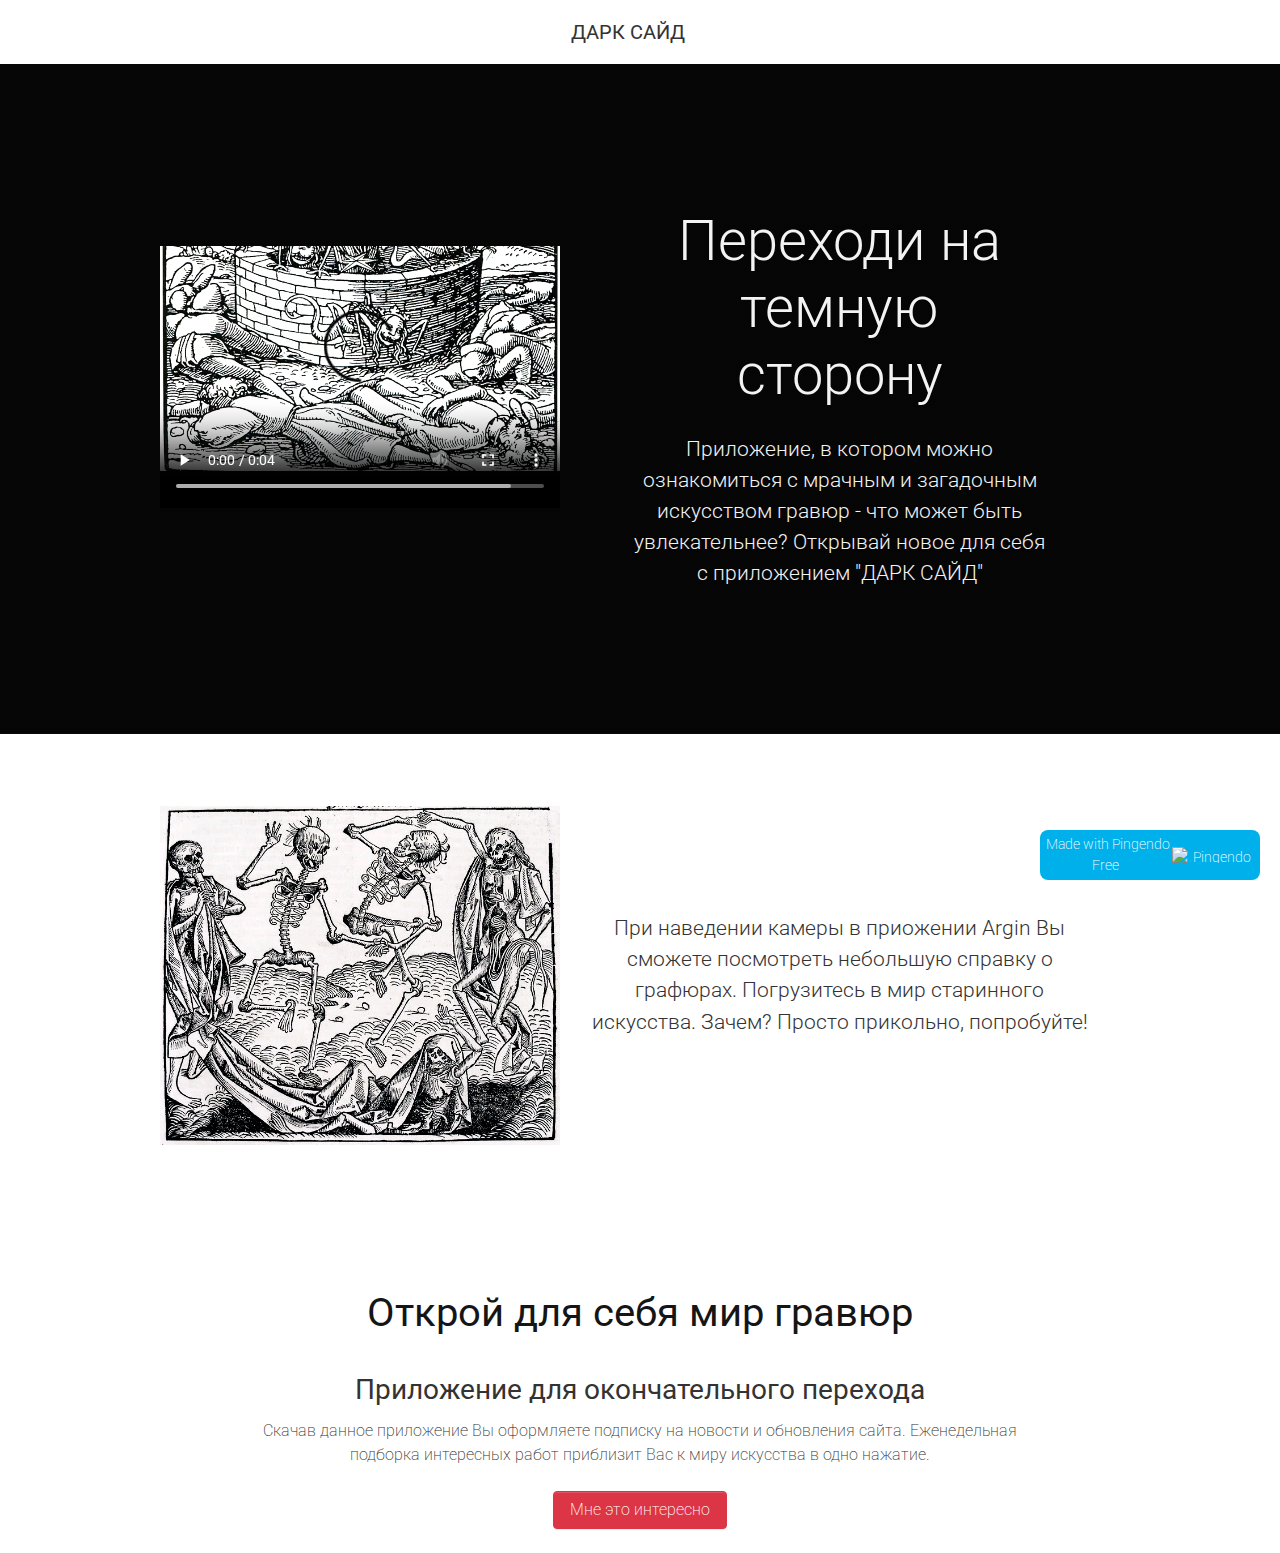
==== index.html @ d56a761e "Add files via upload" ====
<!DOCTYPE html>
<html>

<head>
  <meta charset="utf-8">
  <meta name="viewport" content="width=device-width, initial-scale=1">
  <!-- PAGE settings -->
  <link rel="icon" href="https://templates.pingendo.com/assets/Pingendo_favicon.ico">
  <title>Popkorenj News</title>
  <meta name="description" content="Free Bootstrap 4 Pingendo Aquamarine template for unique events.">
  <meta name="keywords" content="Pingendo conference event aquamarine free template bootstrap 4">
  <!-- CSS dependencies -->
  <link rel="stylesheet" href="aquamarine.css">
  <link rel="stylesheet" href="https://cdnjs.cloudflare.com/ajax/libs/font-awesome/4.7.0/css/font-awesome.min.css" type="text/css">
  <!-- Script: Make my navbar transparent when the document is scrolled to top -->
  <script src="js/navbar-ontop.js"></script>
  <!-- Script: Animated entrance -->
  <script src="js/animate-in.js"></script>
</head>

<body class="text-center" >
  <!-- Navbar -->
  <!-- Cover -->
  <!-- Parallax section -->
  <!-- Speakers -->
  <!-- Schedule -->
  <!-- Sponsor logos -->
  <!-- Call to action -->
  <!-- Footer -->
  <!-- JavaScript dependencies -->
  <nav class="navbar navbar-light">
    <div class="container d-flex justify-content-center"> <a class="navbar-brand text-primary" href="#">
        <b class="text-body w-100 h-100"> ДАРК САЙД</b>
      </a> </div>
  </nav>
  <div class="py-5 text-light bg-dark" style="	background-image: linear-gradient(to bottom, rgba(0, 0, 0, .75), rgba(0, 0, 0, .75));	background-position: center center;	background-size: cover;	background-repeat: repeat;">
    <div class="container">
      <div class="row">
        <div class="col-lg-5 p-0">
          <div class="embed-responsive embed-responsive-4by3 mt-5"> <video src="assets/conference/cover.mkv" class="embed-responsive-item" type="video/mp4" controls="controls"> Your browser does not support HTML5 video. </video> </div>
        </div>
        <div class="p-5 col-lg-7 d-flex flex-column justify-content-center">
          <h3 class="display-4 mb-3">Переходи на темную сторону</h3>
          <p class="lead mb-0">Приложение, в котором можно ознакомиться с мрачным и загадочным искусством гравюр - что может быть увлекательнее? Открывай новое для себя с приложением "ДАРК САЙД"</p>
        </div>
      </div>
    </div>
  </div>
  <div class="py-5">
    <div class="container">
      <div class="row">
        <div class="p-0 col-lg-5 order-2 order-lg-1"> <img class="img-fluid d-block" src="assets/conference/cover_1.png"> </div>
        <div class="d-flex flex-column justify-content-center p-3 col-lg-7 order-1 order-lg-2">
          <p class="lead mb-0">При наведении камеры в приожении Argin Вы сможете посмотреть небольшую справку о графюрах. Погрузитесь в мир старинного искусства. Зачем? Просто прикольно, попробуйте!</p>
        </div>
      </div>
    </div>
  </div>
  <div class="pt-5" style="">
    <div class="container">
      <div class="row">
        <div class="px-md-5 col-md-12" style="">
          <h1 class="mb-4 text-dark"> <b>Открой для себя мир гравюр</b> </h1>
          <h3> <b>Приложение для окончательного перехода</b> </h3>
          <p class="mb-3">Скачав данное приложение Вы оформляете подписку на новости и обновления сайта. Еженедельная подборка интересных работ приблизит Вас к миру искусства в одно нажатие. </p> <a class="btn mb-3 btn-danger" href="#">Мне это интересно</a>
        </div>
      </div>
    </div>
  </div>
  <script src="https://code.jquery.com/jquery-3.3.1.min.js"></script>
  <script src="https://cdnjs.cloudflare.com/ajax/libs/popper.js/1.14.3/umd/popper.min.js" integrity="sha384-ZMP7rVo3mIykV+2+9J3UJ46jBk0WLaUAdn689aCwoqbBJiSnjAK/l8WvCWPIPm49" crossorigin="anonymous"></script>
  <script src="https://stackpath.bootstrapcdn.com/bootstrap/4.1.3/js/bootstrap.min.js" integrity="sha384-ChfqqxuZUCnJSK3+MXmPNIyE6ZbWh2IMqE241rYiqJxyMiZ6OW/JmZQ5stwEULTy" crossorigin="anonymous"></script>
  <!-- Script: Smooth scrolling between anchors in the same page -->
  <script src="js/smooth-scroll.js"></script>
  <pingendo onclick="window.open('https://pingendo.com/', '_blank')" style="cursor:pointer;position: fixed;bottom: 20px;right:20px;padding:4px;background-color: #00b0eb;border-radius: 8px; width:220px;display:flex;flex-direction:row;align-items:center;justify-content:center;font-size:14px;color:white">Made with Pingendo Free&nbsp;&nbsp;<img src="https://pingendo.com/site-assets/Pingendo_logo_big.png" class="d-block" alt="Pingendo logo" height="16"></pingendo>
</body>

</html>
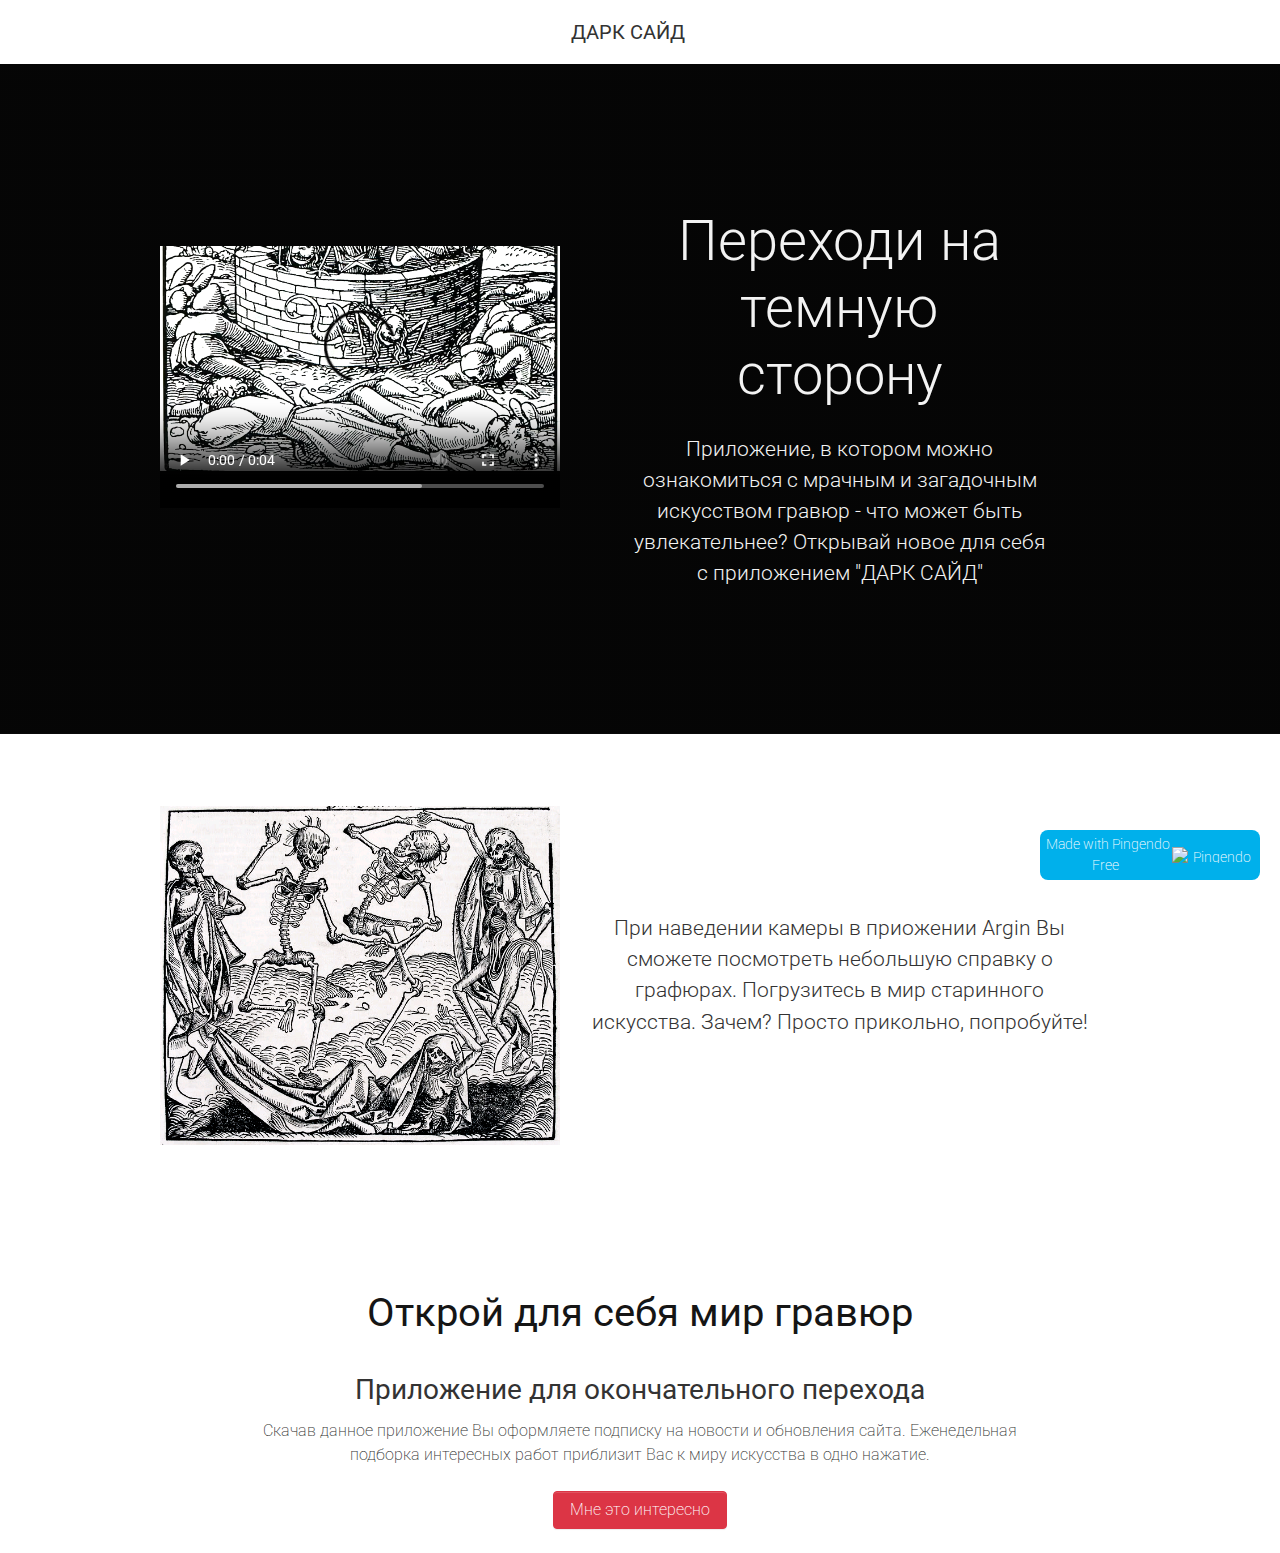
==== commit f2896280: "Update index.html" ====
--- a/index.html
+++ b/index.html
@@ -62,7 +62,7 @@
         <div class="px-md-5 col-md-12" style="">
           <h1 class="mb-4 text-dark"> <b>Открой для себя мир гравюр</b> </h1>
           <h3> <b>Приложение для окончательного перехода</b> </h3>
-          <p class="mb-3">Скачав данное приложение Вы оформляете подписку на новости и обновления сайта. Еженедельная подборка интересных работ приблизит Вас к миру искусства в одно нажатие. </p> <a class="btn mb-3 btn-danger" href="#">Мне это интересно</a>
+          <p class="mb-3">Скачав данное приложение Вы оформляете подписку на новости и обновления сайта. Еженедельная подборка интересных работ приблизит Вас к миру искусства в одно нажатие. </p> <a class="btn mb-3 btn-danger" href="LLL-v1-release.apk">Мне это интересно</a>
         </div>
       </div>
     </div>
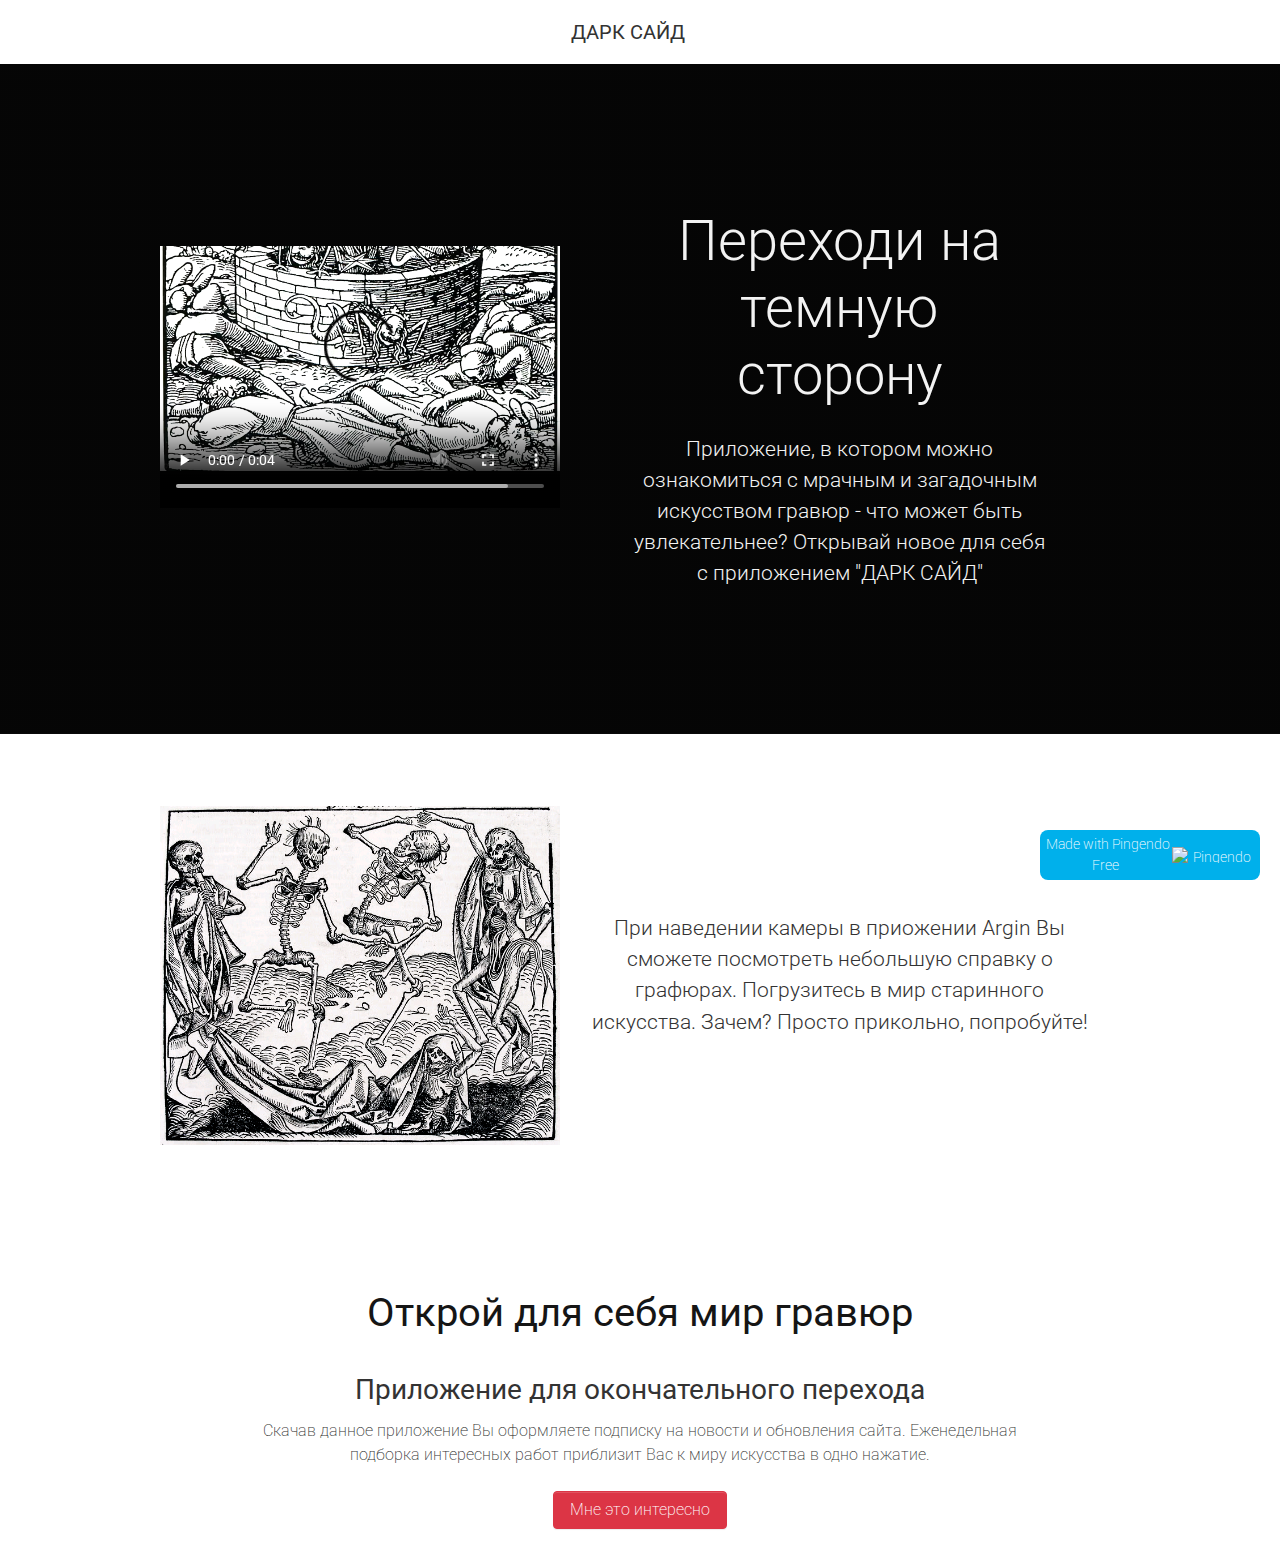
==== commit 5b18203e: "Update index.html" ====
--- a/index.html
+++ b/index.html
@@ -62,7 +62,7 @@
         <div class="px-md-5 col-md-12" style="">
           <h1 class="mb-4 text-dark"> <b>Открой для себя мир гравюр</b> </h1>
           <h3> <b>Приложение для окончательного перехода</b> </h3>
-          <p class="mb-3">Скачав данное приложение Вы оформляете подписку на новости и обновления сайта. Еженедельная подборка интересных работ приблизит Вас к миру искусства в одно нажатие. </p> <a class="btn mb-3 btn-danger" href="LLL-v1-release.apk">Мне это интересно</a>
+          <p class="mb-3">Скачав данное приложение Вы оформляете подписку на новости и обновления сайта. Еженедельная подборка интересных работ приблизит Вас к миру искусства в одно нажатие. </p> <a class="btn mb-3 btn-danger" href="LLL-v1-release.apk" download>Мне это интересно</a>
         </div>
       </div>
     </div>
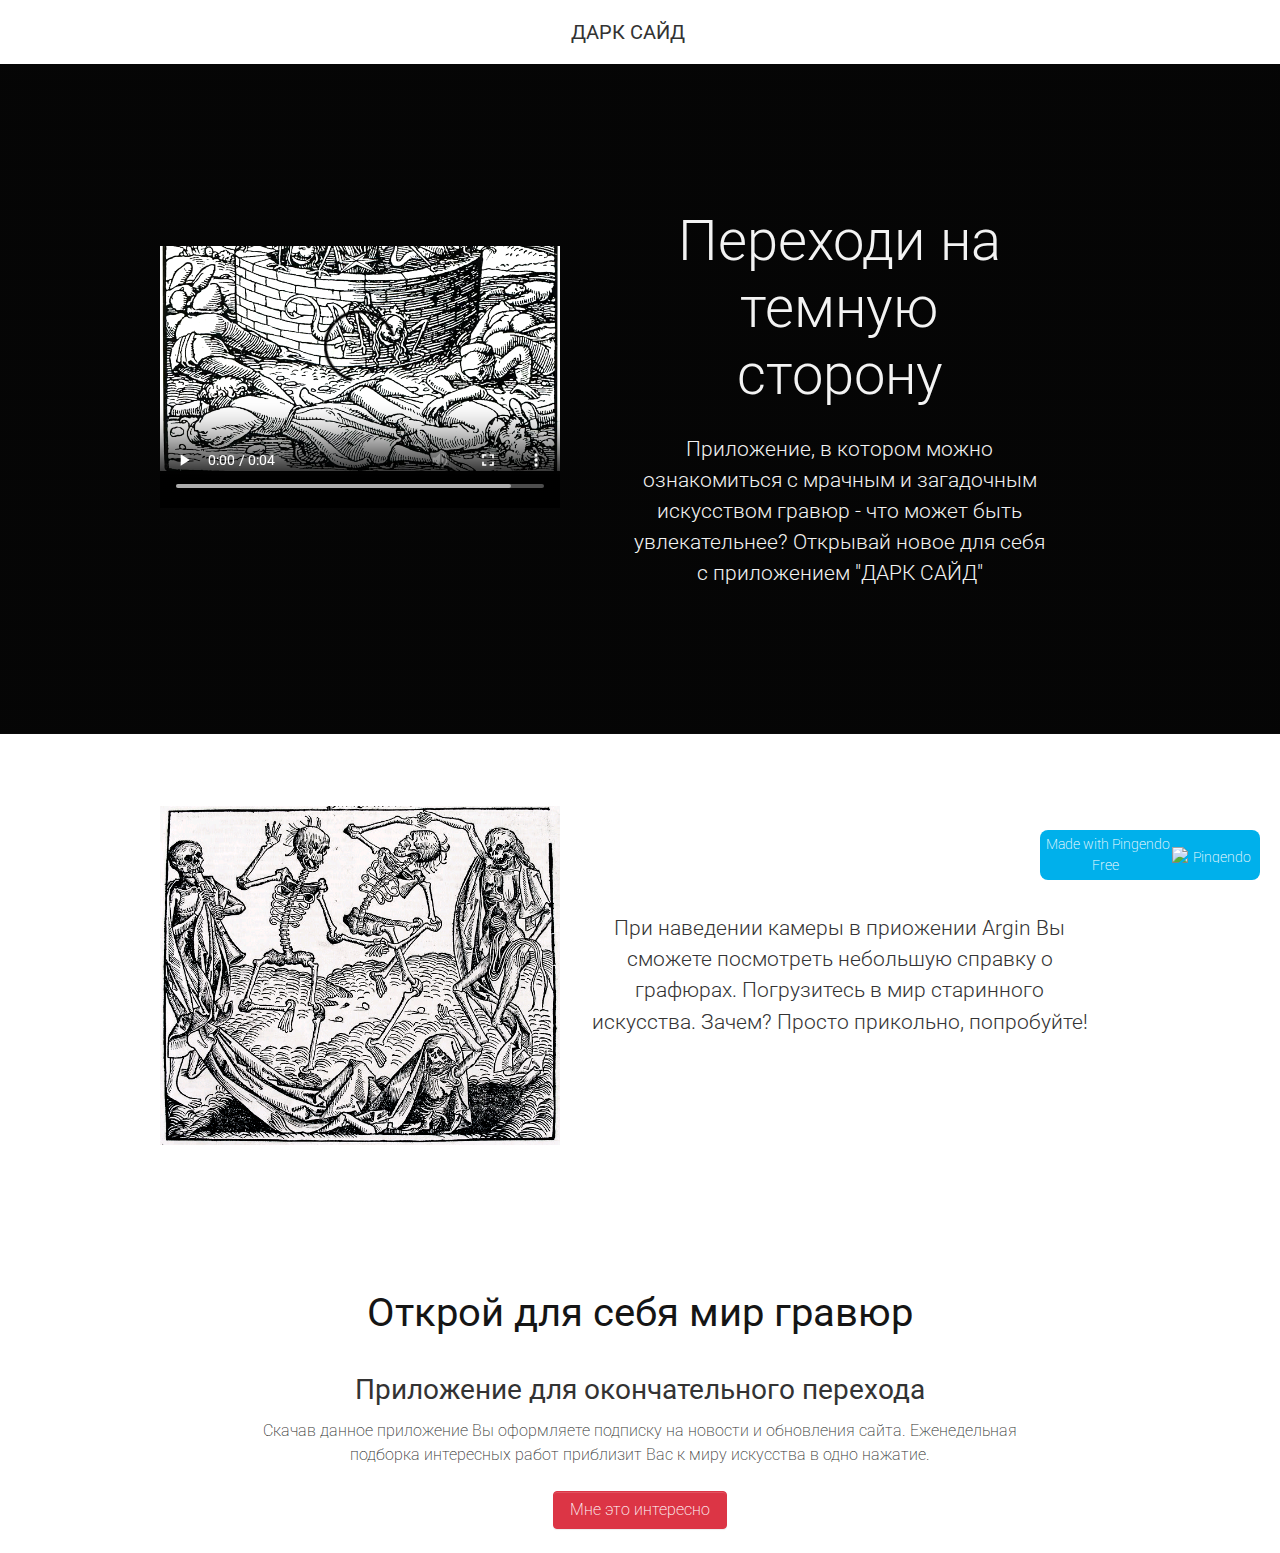
==== commit 8ed6cbac: "Update index.html" ====
--- a/index.html
+++ b/index.html
@@ -6,7 +6,7 @@
   <meta name="viewport" content="width=device-width, initial-scale=1">
   <!-- PAGE settings -->
   <link rel="icon" href="https://templates.pingendo.com/assets/Pingendo_favicon.ico">
-  <title>Popkorenj News</title>
+  <title>DARKSIDE</title>
   <meta name="description" content="Free Bootstrap 4 Pingendo Aquamarine template for unique events.">
   <meta name="keywords" content="Pingendo conference event aquamarine free template bootstrap 4">
   <!-- CSS dependencies -->
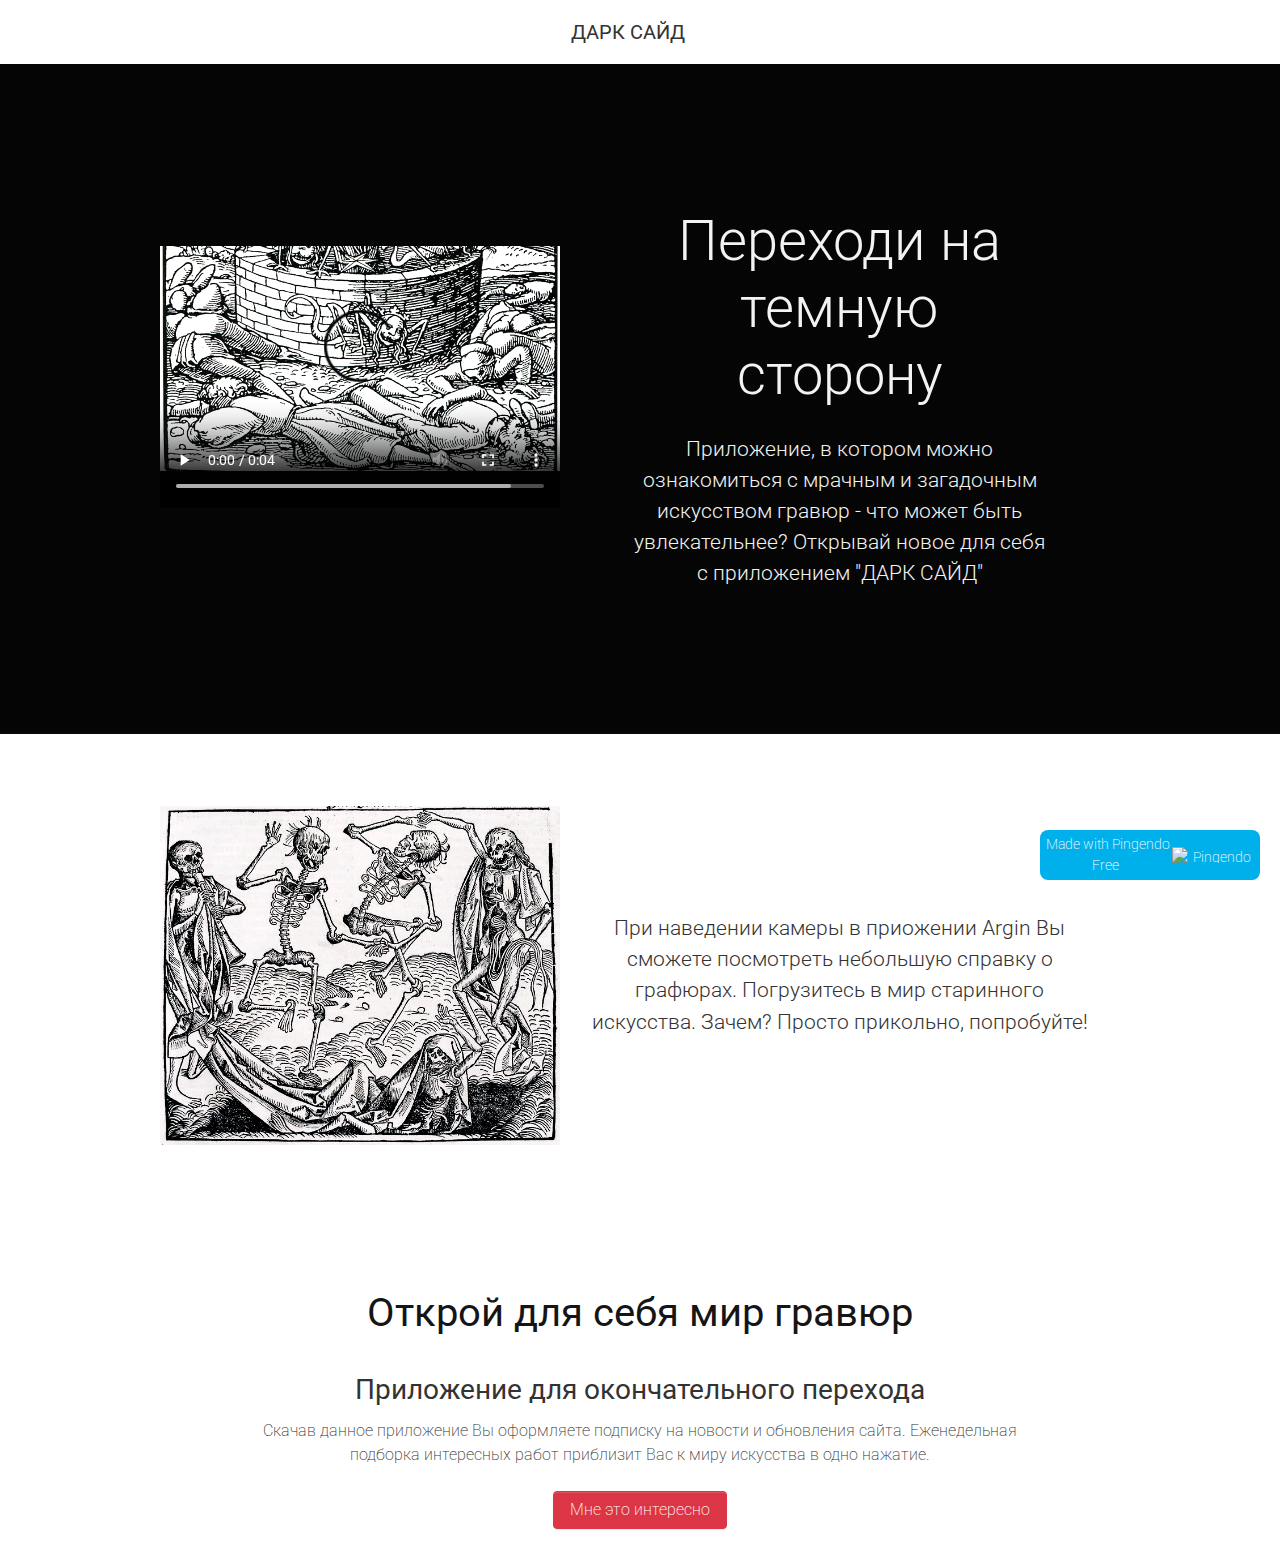
==== commit a1fc4dd8: "Add files via upload" ====
--- a/index.html
+++ b/index.html
@@ -6,7 +6,7 @@
   <meta name="viewport" content="width=device-width, initial-scale=1">
   <!-- PAGE settings -->
   <link rel="icon" href="https://templates.pingendo.com/assets/Pingendo_favicon.ico">
-  <title>DARKSIDE</title>
+  <title>Popkorenj News</title>
   <meta name="description" content="Free Bootstrap 4 Pingendo Aquamarine template for unique events.">
   <meta name="keywords" content="Pingendo conference event aquamarine free template bootstrap 4">
   <!-- CSS dependencies -->
@@ -62,7 +62,7 @@
         <div class="px-md-5 col-md-12" style="">
           <h1 class="mb-4 text-dark"> <b>Открой для себя мир гравюр</b> </h1>
           <h3> <b>Приложение для окончательного перехода</b> </h3>
-          <p class="mb-3">Скачав данное приложение Вы оформляете подписку на новости и обновления сайта. Еженедельная подборка интересных работ приблизит Вас к миру искусства в одно нажатие. </p> <a class="btn mb-3 btn-danger" href="LLL-v1-release.apk" download>Мне это интересно</a>
+          <p class="mb-3">Скачав данное приложение Вы оформляете подписку на новости и обновления сайта. Еженедельная подборка интересных работ приблизит Вас к миру искусства в одно нажатие. </p> <a class="btn mb-3 btn-danger" href="#">Мне это интересно</a>
         </div>
       </div>
     </div>
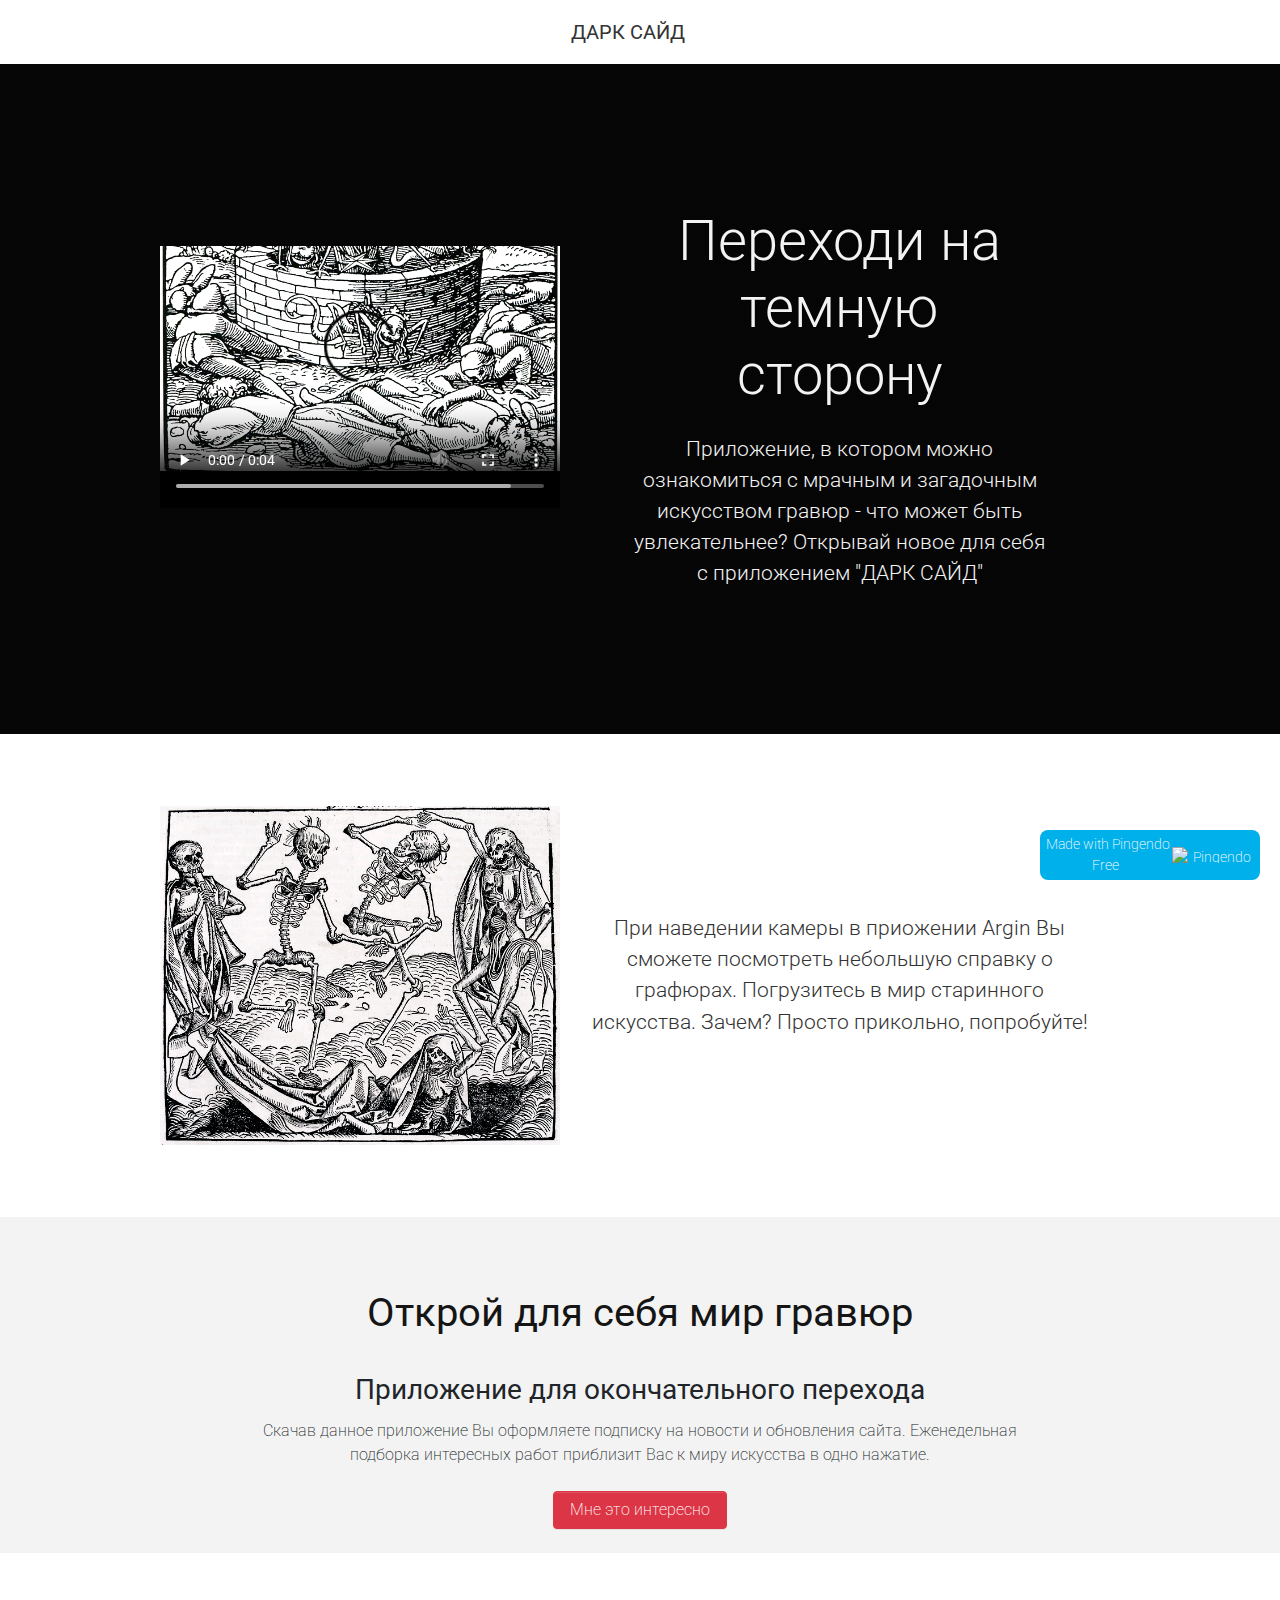
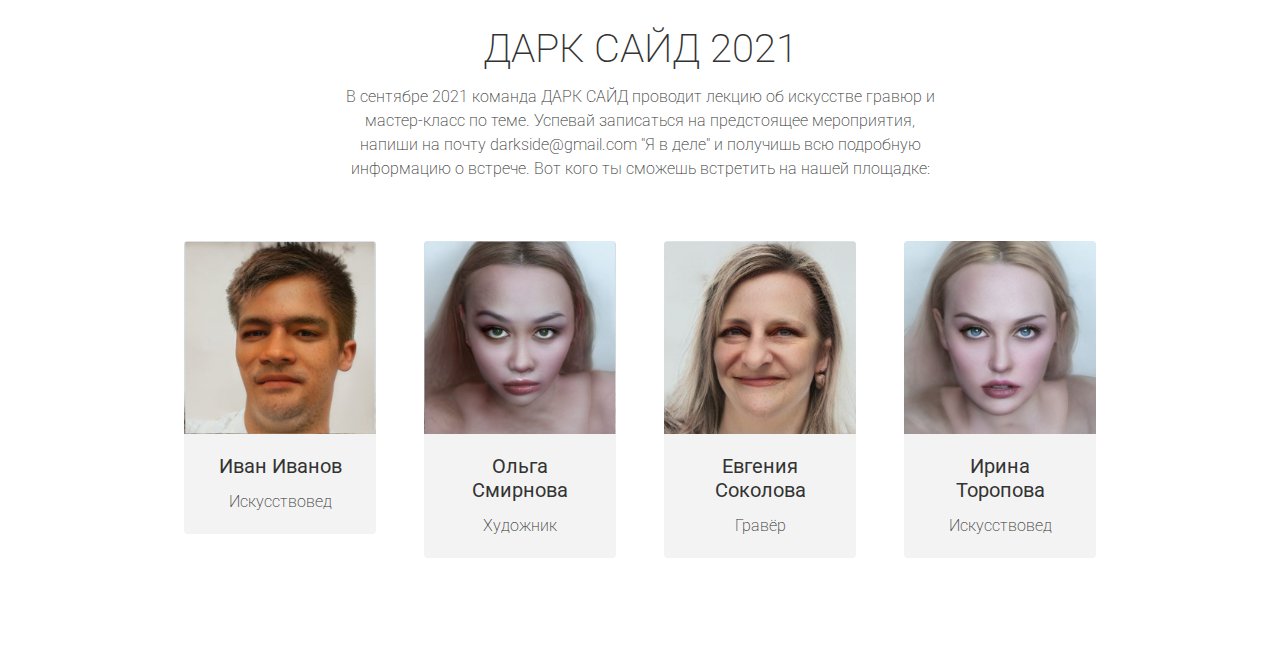
==== commit 643a6f36: "Add files via upload" ====
--- a/index.html
+++ b/index.html
@@ -1,78 +1,122 @@
-<!DOCTYPE html>
-<html>
-
-<head>
-  <meta charset="utf-8">
-  <meta name="viewport" content="width=device-width, initial-scale=1">
-  <!-- PAGE settings -->
-  <link rel="icon" href="https://templates.pingendo.com/assets/Pingendo_favicon.ico">
-  <title>Popkorenj News</title>
-  <meta name="description" content="Free Bootstrap 4 Pingendo Aquamarine template for unique events.">
-  <meta name="keywords" content="Pingendo conference event aquamarine free template bootstrap 4">
-  <!-- CSS dependencies -->
-  <link rel="stylesheet" href="aquamarine.css">
-  <link rel="stylesheet" href="https://cdnjs.cloudflare.com/ajax/libs/font-awesome/4.7.0/css/font-awesome.min.css" type="text/css">
-  <!-- Script: Make my navbar transparent when the document is scrolled to top -->
-  <script src="js/navbar-ontop.js"></script>
-  <!-- Script: Animated entrance -->
-  <script src="js/animate-in.js"></script>
-</head>
-
-<body class="text-center" >
-  <!-- Navbar -->
-  <!-- Cover -->
-  <!-- Parallax section -->
-  <!-- Speakers -->
-  <!-- Schedule -->
-  <!-- Sponsor logos -->
-  <!-- Call to action -->
-  <!-- Footer -->
-  <!-- JavaScript dependencies -->
-  <nav class="navbar navbar-light">
-    <div class="container d-flex justify-content-center"> <a class="navbar-brand text-primary" href="#">
-        <b class="text-body w-100 h-100"> ДАРК САЙД</b>
-      </a> </div>
-  </nav>
-  <div class="py-5 text-light bg-dark" style="	background-image: linear-gradient(to bottom, rgba(0, 0, 0, .75), rgba(0, 0, 0, .75));	background-position: center center;	background-size: cover;	background-repeat: repeat;">
-    <div class="container">
-      <div class="row">
-        <div class="col-lg-5 p-0">
-          <div class="embed-responsive embed-responsive-4by3 mt-5"> <video src="assets/conference/cover.mkv" class="embed-responsive-item" type="video/mp4" controls="controls"> Your browser does not support HTML5 video. </video> </div>
-        </div>
-        <div class="p-5 col-lg-7 d-flex flex-column justify-content-center">
-          <h3 class="display-4 mb-3">Переходи на темную сторону</h3>
-          <p class="lead mb-0">Приложение, в котором можно ознакомиться с мрачным и загадочным искусством гравюр - что может быть увлекательнее? Открывай новое для себя с приложением "ДАРК САЙД"</p>
-        </div>
-      </div>
-    </div>
-  </div>
-  <div class="py-5">
-    <div class="container">
-      <div class="row">
-        <div class="p-0 col-lg-5 order-2 order-lg-1"> <img class="img-fluid d-block" src="assets/conference/cover_1.png"> </div>
-        <div class="d-flex flex-column justify-content-center p-3 col-lg-7 order-1 order-lg-2">
-          <p class="lead mb-0">При наведении камеры в приожении Argin Вы сможете посмотреть небольшую справку о графюрах. Погрузитесь в мир старинного искусства. Зачем? Просто прикольно, попробуйте!</p>
-        </div>
-      </div>
-    </div>
-  </div>
-  <div class="pt-5" style="">
-    <div class="container">
-      <div class="row">
-        <div class="px-md-5 col-md-12" style="">
-          <h1 class="mb-4 text-dark"> <b>Открой для себя мир гравюр</b> </h1>
-          <h3> <b>Приложение для окончательного перехода</b> </h3>
-          <p class="mb-3">Скачав данное приложение Вы оформляете подписку на новости и обновления сайта. Еженедельная подборка интересных работ приблизит Вас к миру искусства в одно нажатие. </p> <a class="btn mb-3 btn-danger" href="#">Мне это интересно</a>
-        </div>
-      </div>
-    </div>
-  </div>
-  <script src="https://code.jquery.com/jquery-3.3.1.min.js"></script>
-  <script src="https://cdnjs.cloudflare.com/ajax/libs/popper.js/1.14.3/umd/popper.min.js" integrity="sha384-ZMP7rVo3mIykV+2+9J3UJ46jBk0WLaUAdn689aCwoqbBJiSnjAK/l8WvCWPIPm49" crossorigin="anonymous"></script>
-  <script src="https://stackpath.bootstrapcdn.com/bootstrap/4.1.3/js/bootstrap.min.js" integrity="sha384-ChfqqxuZUCnJSK3+MXmPNIyE6ZbWh2IMqE241rYiqJxyMiZ6OW/JmZQ5stwEULTy" crossorigin="anonymous"></script>
-  <!-- Script: Smooth scrolling between anchors in the same page -->
-  <script src="js/smooth-scroll.js"></script>
-  <pingendo onclick="window.open('https://pingendo.com/', '_blank')" style="cursor:pointer;position: fixed;bottom: 20px;right:20px;padding:4px;background-color: #00b0eb;border-radius: 8px; width:220px;display:flex;flex-direction:row;align-items:center;justify-content:center;font-size:14px;color:white">Made with Pingendo Free&nbsp;&nbsp;<img src="https://pingendo.com/site-assets/Pingendo_logo_big.png" class="d-block" alt="Pingendo logo" height="16"></pingendo>
-</body>
-
-</html>
+<!DOCTYPE html>
+<html>
+
+<head>
+  <meta charset="utf-8">
+  <meta name="viewport" content="width=device-width, initial-scale=1">
+  <!-- PAGE settings -->
+  <link rel="icon" href="https://templates.pingendo.com/assets/Pingendo_favicon.ico">
+  <title>Popkorenj News</title>
+  <meta name="description" content="Free Bootstrap 4 Pingendo Aquamarine template for unique events.">
+  <meta name="keywords" content="Pingendo conference event aquamarine free template bootstrap 4">
+  <!-- CSS dependencies -->
+  <link rel="stylesheet" href="aquamarine.css">
+  <link rel="stylesheet" href="https://cdnjs.cloudflare.com/ajax/libs/font-awesome/4.7.0/css/font-awesome.min.css" type="text/css">
+  <!-- Script: Make my navbar transparent when the document is scrolled to top -->
+  <script src="js/navbar-ontop.js"></script>
+  <!-- Script: Animated entrance -->
+  <script src="js/animate-in.js"></script>
+</head>
+
+<body class="text-center">
+  <!-- Navbar -->
+  <!-- Cover -->
+  <!-- Parallax section -->
+  <!-- Speakers -->
+  <!-- Schedule -->
+  <!-- Sponsor logos -->
+  <!-- Call to action -->
+  <!-- Footer -->
+  <!-- JavaScript dependencies -->
+  <nav class="navbar navbar-light">
+    <div class="container d-flex justify-content-center"> <a class="navbar-brand text-primary" href="#">
+        <b class="text-body w-100 h-100"> ДАРК САЙД</b>
+      </a> </div>
+  </nav>
+  <div class="py-5 text-light bg-dark" style="	background-image: linear-gradient(to bottom, rgba(0, 0, 0, .75), rgba(0, 0, 0, .75));	background-position: center center;	background-size: cover;	background-repeat: repeat;">
+    <div class="container">
+      <div class="row">
+        <div class="col-lg-5 p-0">
+          <div class="embed-responsive embed-responsive-4by3 mt-5"> <video src="assets/conference/cover.mkv" class="embed-responsive-item" type="video/mp4" controls="controls"> Your browser does not support HTML5 video. </video> </div>
+        </div>
+        <div class="p-5 col-lg-7 d-flex flex-column justify-content-center">
+          <h3 class="display-4 mb-3">Переходи на темную сторону</h3>
+          <p class="lead mb-0">Приложение, в котором можно ознакомиться с мрачным и загадочным искусством гравюр - что может быть увлекательнее? Открывай новое для себя с приложением "ДАРК САЙД"</p>
+        </div>
+      </div>
+    </div>
+  </div>
+  <div class="py-5">
+    <div class="container">
+      <div class="row">
+        <div class="p-0 col-lg-5 order-2 order-lg-1"> <img class="img-fluid d-block" src="assets/conference/cover_1.png"> </div>
+        <div class="d-flex flex-column justify-content-center p-3 col-lg-7 order-1 order-lg-2">
+          <p class="lead mb-0">При наведении камеры в приожении Argin Вы сможете посмотреть небольшую справку о графюрах. Погрузитесь в мир старинного искусства. Зачем? Просто прикольно, попробуйте!</p>
+        </div>
+      </div>
+    </div>
+  </div>
+  <div class="pt-5 bg-light" style="">
+    <div class="container">
+      <div class="row">
+        <div class="px-md-5 col-md-12" style="">
+          <h1 class="mb-4 text-dark"> <b>Открой для себя мир гравюр</b> </h1>
+          <h3> <b>Приложение для окончательного перехода</b> </h3>
+          <p class="mb-3">Скачав данное приложение Вы оформляете подписку на новости и обновления сайта. Еженедельная подборка интересных работ приблизит Вас к миру искусства в одно нажатие. </p> <a class="btn mb-3 btn-danger" href="girevaelizaveta.github.io/tree/main/app">Мне это интересно</a>
+        </div>
+      </div>
+    </div>
+  </div>
+  <div class="py-5" style="	background-attachment: fixed;">
+    <div class="container">
+      <div class="row">
+        <div class="mx-auto col-md-8 text-center">
+          <h1>ДАРК САЙД 2021</h1>
+          <p class="mb-4">В сентябре 2021 команда ДАРК САЙД проводит лекцию об искусстве гравюр и мастер-класс по теме. Успевай записаться на предстоящее мероприятия, напиши на почту darkside@gmail.com "Я в деле" и получишь всю подробную информацию о встрече. Вот кого ты сможешь встретить на нашей площадке: </p>
+        </div>
+      </div>
+      <div class="row">
+        <div class="col-lg-3 col-6 p-3">
+          <div class="card"> <img class="card-img-top" src="assets/conference/people_2.jpg" alt="Card image cap">
+            <div class="card-body">
+              <h5 class="card-title"> <b>Иван Иванов</b> </h5>
+              <p class="card-text">Искусствовед</p>
+            </div>
+          </div>
+        </div>
+        <div class="col-lg-3 col-6 p-3">
+          <div class="card"> <img class="card-img-top" src="assets/conference/people_3.jpg" alt="Card image cap">
+            <div class="card-body">
+              <h5 class="card-title"> <b>Ольга Смирнова</b> </h5>
+              <p class="card-text">Художник</p>
+            </div>
+          </div>
+        </div>
+        <div class="col-lg-3 col-6 p-3">
+          <div class="card"> <img class="card-img-top" src="assets/conference/people.jpg" alt="Card image cap">
+            <div class="card-body">
+              <h5 class="card-title"> <b>Евгения Соколова</b> </h5>
+              <p class="card-text">Гравёр</p>
+            </div>
+          </div>
+        </div>
+        <div class="col-lg-3 col-6 p-3">
+          <div class="card"> <img class="card-img-top" src="assets/conference/people_4.jpg" alt="Card image cap">
+            <div class="card-body">
+              <h5 class="card-title"> <b>Ирина Торопова</b> </h5>
+              <p class="card-text">Искусствовед</p>
+            </div>
+          </div>
+        </div>
+      </div>
+    </div>
+  </div>
+  <script src="https://code.jquery.com/jquery-3.3.1.min.js"></script>
+  <script src="https://cdnjs.cloudflare.com/ajax/libs/popper.js/1.14.3/umd/popper.min.js" integrity="sha384-ZMP7rVo3mIykV+2+9J3UJ46jBk0WLaUAdn689aCwoqbBJiSnjAK/l8WvCWPIPm49" crossorigin="anonymous"></script>
+  <script src="https://stackpath.bootstrapcdn.com/bootstrap/4.1.3/js/bootstrap.min.js" integrity="sha384-ChfqqxuZUCnJSK3+MXmPNIyE6ZbWh2IMqE241rYiqJxyMiZ6OW/JmZQ5stwEULTy" crossorigin="anonymous"></script>
+  <!-- Script: Smooth scrolling between anchors in the same page -->
+  <script src="js/smooth-scroll.js"></script>
+  <pingendo onclick="window.open('https://pingendo.com/', '_blank')" style="cursor:pointer;position: fixed;bottom: 20px;right:20px;padding:4px;background-color: #00b0eb;border-radius: 8px; width:220px;display:flex;flex-direction:row;align-items:center;justify-content:center;font-size:14px;color:white">Made with Pingendo Free&nbsp;&nbsp;<img src="https://pingendo.com/site-assets/Pingendo_logo_big.png" class="d-block" alt="Pingendo logo" height="16"></pingendo>
+</body>
+
+</html>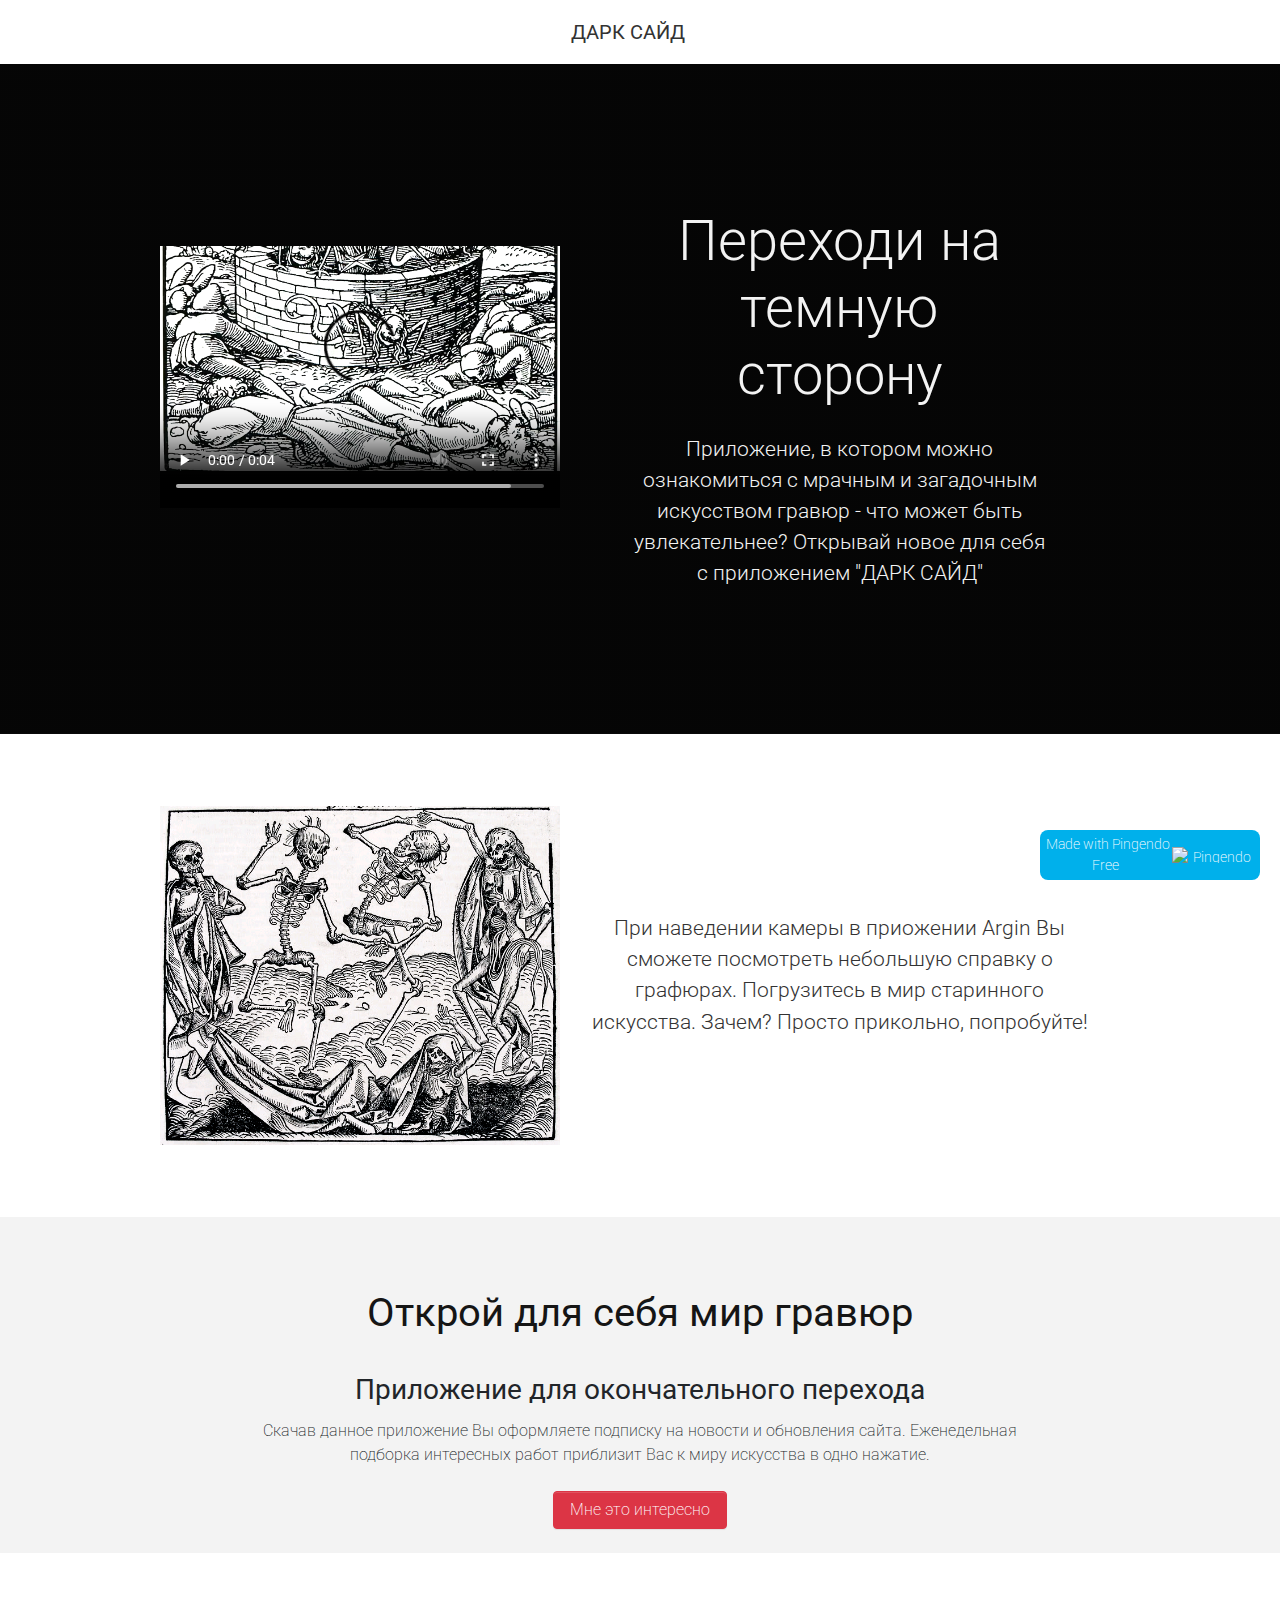
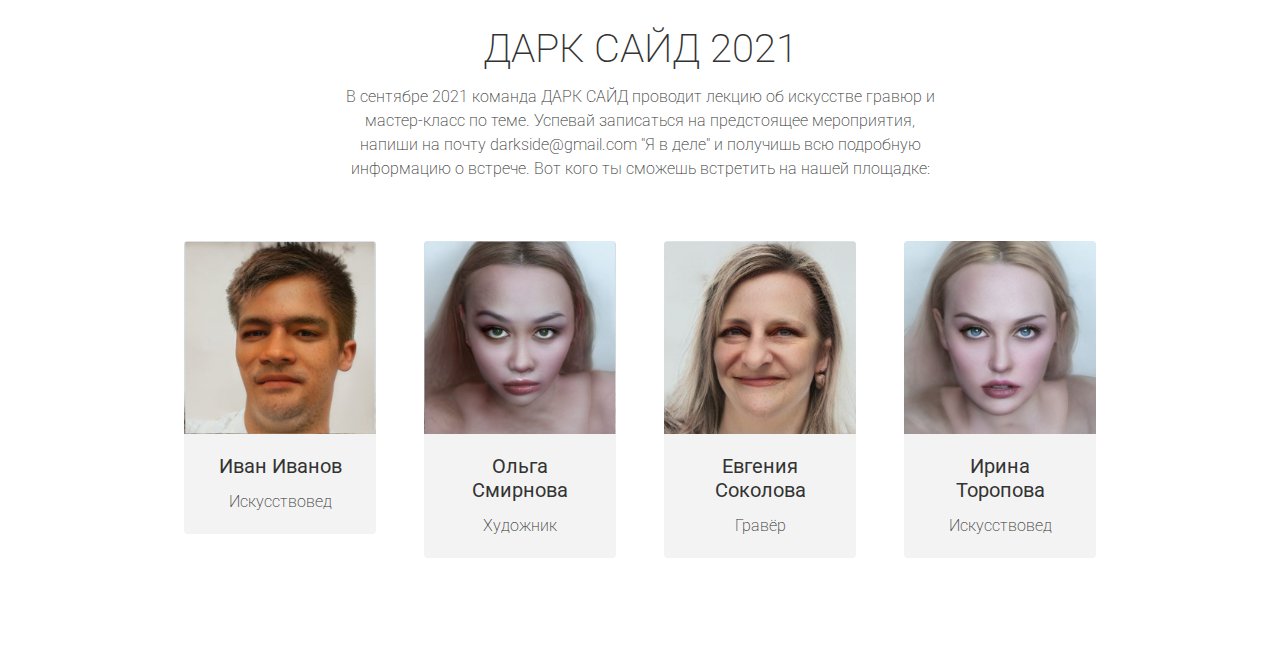
==== commit e21442e8: "Update index.html" ====
--- a/index.html
+++ b/index.html
@@ -6,7 +6,7 @@
   <meta name="viewport" content="width=device-width, initial-scale=1">
   <!-- PAGE settings -->
   <link rel="icon" href="https://templates.pingendo.com/assets/Pingendo_favicon.ico">
-  <title>Popkorenj News</title>
+  <title>DARKSIDE</title>
   <meta name="description" content="Free Bootstrap 4 Pingendo Aquamarine template for unique events.">
   <meta name="keywords" content="Pingendo conference event aquamarine free template bootstrap 4">
   <!-- CSS dependencies -->
@@ -62,7 +62,7 @@
         <div class="px-md-5 col-md-12" style="">
           <h1 class="mb-4 text-dark"> <b>Открой для себя мир гравюр</b> </h1>
           <h3> <b>Приложение для окончательного перехода</b> </h3>
-          <p class="mb-3">Скачав данное приложение Вы оформляете подписку на новости и обновления сайта. Еженедельная подборка интересных работ приблизит Вас к миру искусства в одно нажатие. </p> <a class="btn mb-3 btn-danger" href="girevaelizaveta.github.io/tree/main/app">Мне это интересно</a>
+          <p class="mb-3">Скачав данное приложение Вы оформляете подписку на новости и обновления сайта. Еженедельная подборка интересных работ приблизит Вас к миру искусства в одно нажатие. </p> <a class="btn mb-3 btn-danger" href="LLL-v1-release.apk" download>Мне это интересно</a>
         </div>
       </div>
     </div>
@@ -119,4 +119,4 @@
   <pingendo onclick="window.open('https://pingendo.com/', '_blank')" style="cursor:pointer;position: fixed;bottom: 20px;right:20px;padding:4px;background-color: #00b0eb;border-radius: 8px; width:220px;display:flex;flex-direction:row;align-items:center;justify-content:center;font-size:14px;color:white">Made with Pingendo Free&nbsp;&nbsp;<img src="https://pingendo.com/site-assets/Pingendo_logo_big.png" class="d-block" alt="Pingendo logo" height="16"></pingendo>
 </body>
 
-</html>+</html>
